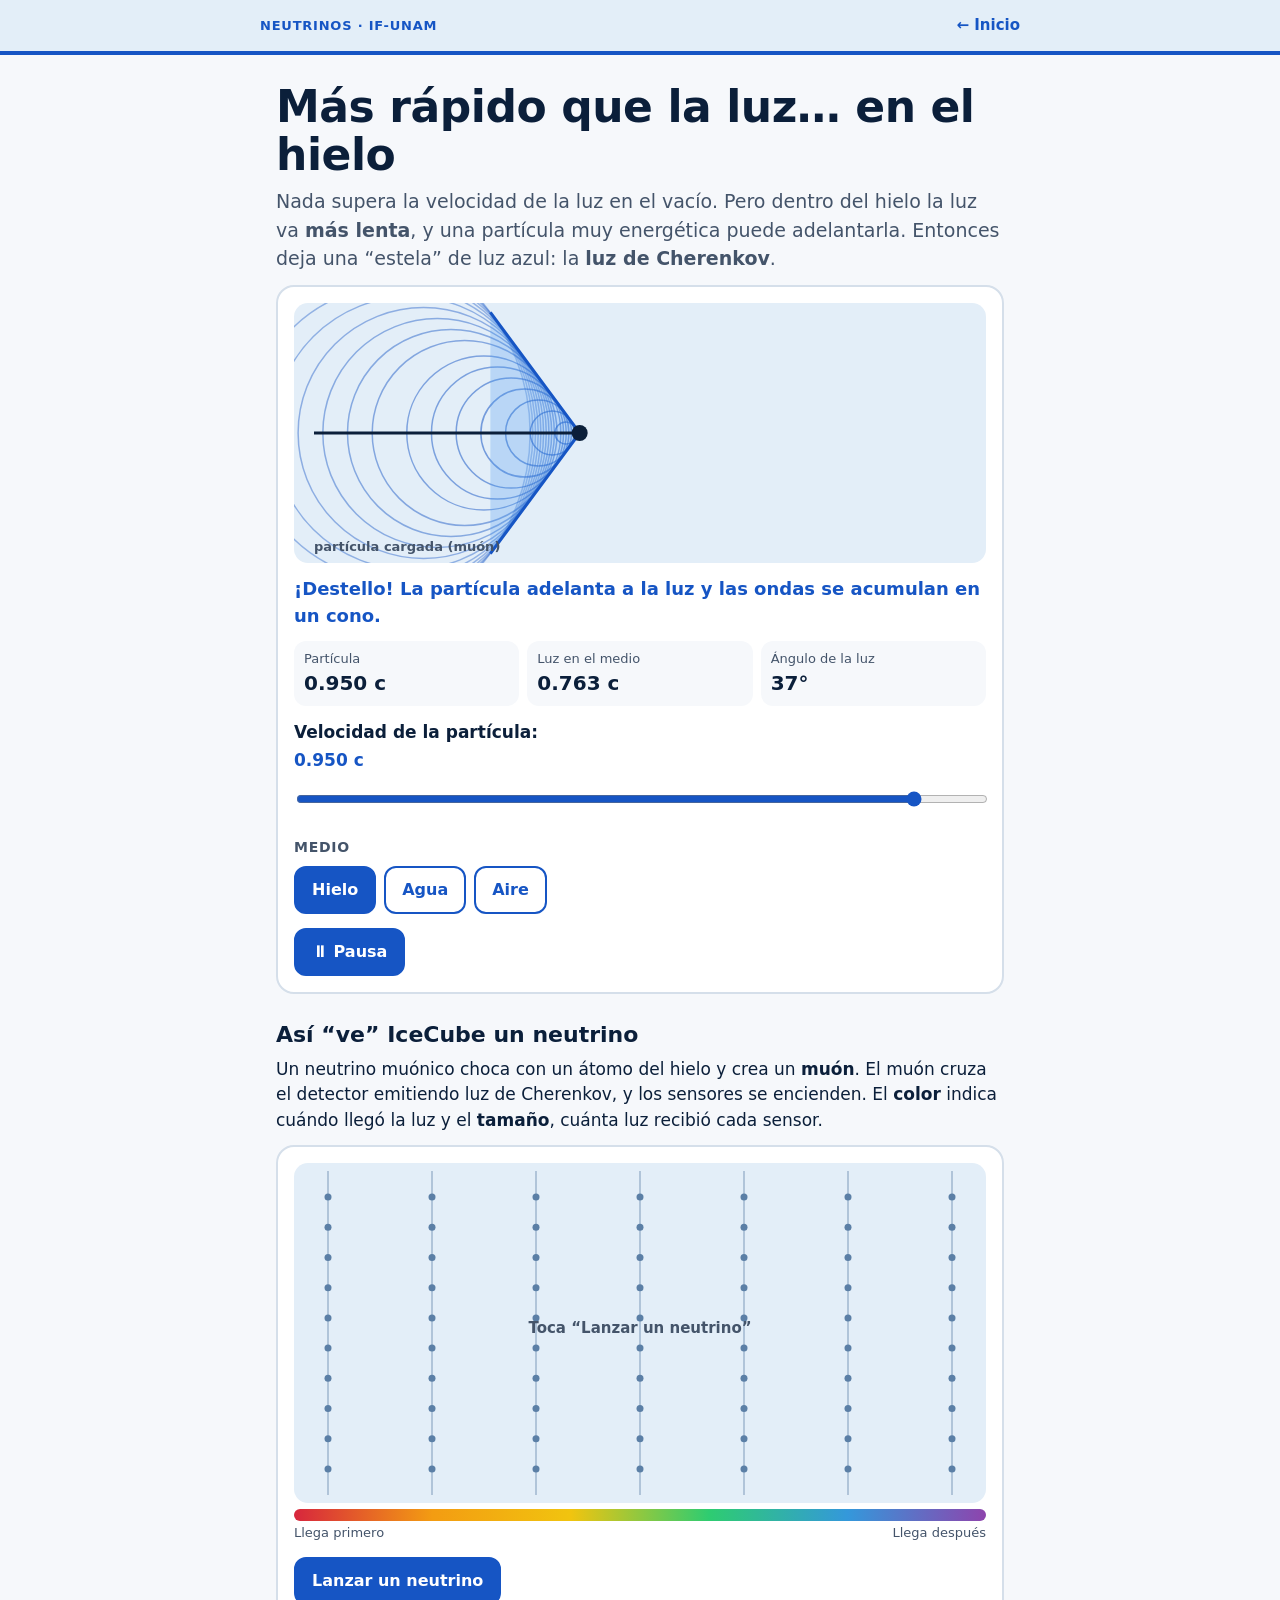
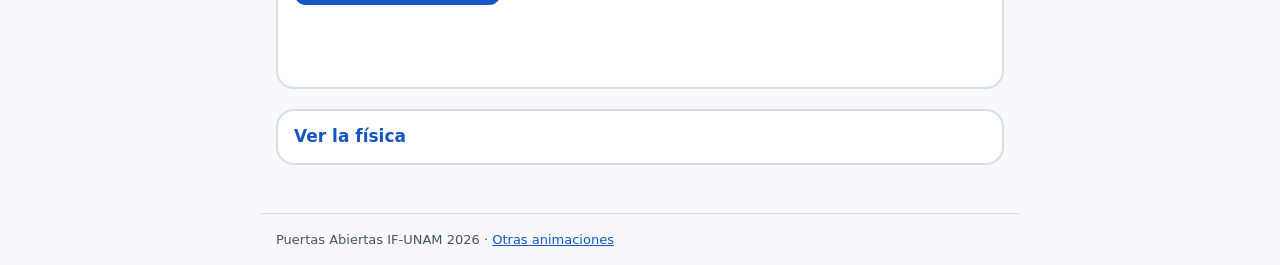
==== cherenkov/index.html @ 2db80b4c "Animaciones de neutrinos" ====
<!doctype html>
<html lang="es">
<head>
<meta charset="utf-8">
<meta name="viewport" content="width=device-width, initial-scale=1">
<title>Luz de Cherenkov · IF-UNAM</title>
<meta name="description" content="Animación interactiva de la luz de Cherenkov y de un evento de neutrino en IceCube.">
<meta name="theme-color" content="#E3EEF8">
<link rel="stylesheet" href="../assets/estilo.css">
<style>
  .lecturas { display: grid; grid-template-columns: repeat(3, minmax(0, 1fr)); gap: 8px; margin-top: 12px; }
  .lecturas div { background: var(--fondo); border-radius: 12px; padding: 8px 10px; font-size: 13px; color: var(--tinta-2); }
  .lecturas b { display: block; font-size: 20px; color: var(--tinta); font-variant-numeric: tabular-nums; }
  .estado { font-weight: 800; font-size: 18px; margin: 12px 0 0; min-height: 54px; }
  .escala-t { height: 12px; border-radius: 6px; background: linear-gradient(90deg, #d7263d, #f39c12, #f1c40f, #2ecc71, #3498db, #8e44ad); margin: 6px 0 2px; }
  .escala-txt { display: flex; justify-content: space-between; font-size: 13px; color: var(--tinta-2); }
</style>
</head>
<body>
<header class="barra"><div class="interior"><a class="marca" href="../">Neutrinos · IF-UNAM</a><a class="volver" href="../">← Inicio</a></div></header>
<main>
  <h1>Más rápido que la luz… en el hielo</h1>
  <p class="lead">Nada supera la velocidad de la luz en el vacío. Pero dentro del hielo la luz va <strong>más lenta</strong>, y una partícula muy energética puede adelantarla. Entonces deja una “estela” de luz azul: la <strong>luz de Cherenkov</strong>.</p>

  <section class="tarjeta" aria-label="Simulación de frentes de onda">
    <canvas id="ondas" class="lienzo" height="260" role="img" aria-label="Una partícula avanza emitiendo ondas de luz; si va más rápido que la luz en el medio, las ondas se acumulan en un cono"></canvas>
    <p class="estado" id="estado" aria-live="polite"></p>
    <div class="lecturas">
      <div>Partícula<b id="r-v">–</b></div>
      <div>Luz en el medio<b id="r-c">–</b></div>
      <div>Ángulo de la luz<b id="r-a">–</b></div>
    </div>
    <div class="controles">
      <label class="deslizador">Velocidad de la partícula: <output id="o-v"></output>
        <input type="range" id="vel" min="500" max="999" step="1" value="950">
      </label>
      <div class="grupo" role="group" aria-labelledby="et-med">
        <span class="etiqueta" id="et-med">Medio</span>
        <button type="button" data-n="1.31">Hielo</button>
        <button type="button" data-n="1.33">Agua</button>
        <button type="button" data-n="1.0003">Aire</button>
      </div>
      <div class="grupo"><button type="button" id="play" class="boton principal">⏸ Pausa</button></div>
    </div>
  </section>

  <h2>Así “ve” IceCube un neutrino</h2>
  <p>Un neutrino muónico choca con un átomo del hielo y crea un <strong>muón</strong>. El muón cruza el detector emitiendo luz de Cherenkov, y los sensores se encienden. El <strong>color</strong> indica cuándo llegó la luz y el <strong>tamaño</strong>, cuánta luz recibió cada sensor.</p>
  <section class="tarjeta" aria-label="Simulación de un evento en IceCube">
    <canvas id="detector" class="lienzo" height="340" role="img" aria-label="Detector con cables de sensores; un muón lo atraviesa y los sensores se iluminan según el tiempo de llegada de la luz"></canvas>
    <div class="escala-t" aria-hidden="true"></div>
    <div class="escala-txt" aria-hidden="true"><span>Llega primero</span><span>Llega después</span></div>
    <div class="controles"><div class="grupo">
      <button type="button" id="lanzar" class="boton principal">Lanzar un neutrino</button>
    </div></div>
    <p class="estado" id="estado2" aria-live="polite"></p>
  </section>

  <details class="fisica">
    <summary>Ver la física</summary>
    <p>En un medio con índice de refracción <i>n</i>, la luz viaja a <i>c/n</i>. Si una partícula cargada va a velocidad <i>v = βc</i> mayor que <i>c/n</i>, emite luz en un cono con ángulo</p>
    <div class="formula">cos θ = 1 / (n β)</div>
    <p style="margin-top:10px">El umbral es β &gt; 1/n. En el hielo (n ≈ 1.31) basta con β &gt; 0.76, y para partículas ultrarrelativistas θ ≈ 40°. En el aire (n ≈ 1.0003) casi ninguna partícula lo logra. Es el análogo luminoso del “estampido sónico” de un avión supersónico.</p>
    <p>IceCube tiene 5 160 sensores en 86 cables, entre 1 450 y 2 450 m bajo el hielo del Polo Sur. Con los tiempos de llegada de la luz se reconstruye la dirección del muón y, con ella, de dónde vino el neutrino.</p>
    <p class="aviso">Simulación simplificada en dos dimensiones: geometría de Cherenkov exacta, pero la atenuación y la dispersión de la luz en el hielo están idealizadas.</p>
  </details>
</main>
<footer class="pie">Puertas Abiertas IF-UNAM 2026 · <a href="../">Otras animaciones</a></footer>

<script>
(function () {
  "use strict";
  var $ = function (id) { return document.getElementById(id); };
  var reducido = window.matchMedia && window.matchMedia("(prefers-reduced-motion: reduce)").matches;

  function prepararCanvas(cv) {
    var dpr = Math.min(window.devicePixelRatio || 1, 2);
    var w = cv.clientWidth, h = parseInt(cv.getAttribute("height"), 10);
    cv.style.height = h + "px";
    if (cv.width !== Math.round(w * dpr)) { cv.width = Math.round(w * dpr); cv.height = Math.round(h * dpr); }
    var ctx = cv.getContext("2d"); ctx.setTransform(dpr, 0, 0, dpr, 0, 0);
    return { ctx: ctx, w: w, h: h };
  }

  // ===================== Parte 1: frentes de onda =====================
  var A = { beta: 0.95, n: 1.31, t: 0, ondas: [], jugando: !reducido, ultEmision: 0 };
  var cvO = $("ondas"), inV = $("vel"), btn = $("play");
  var VC = 0; // px/s de la luz en el vacío (se ajusta al ancho)

  function marcarMedio() { document.querySelectorAll("[data-n]").forEach(function (b) { b.setAttribute("aria-pressed", +b.getAttribute("data-n") === A.n ? "true" : "false"); }); }
  function lecturas() {
    $("o-v").textContent = A.beta.toFixed(3) + " c";
    $("r-v").textContent = A.beta.toFixed(3) + " c";
    $("r-c").textContent = (1 / A.n).toFixed(3) + " c";
    var hay = A.beta * A.n > 1;
    $("r-a").textContent = hay ? Math.round(Math.acos(1 / (A.n * A.beta)) * 180 / Math.PI) + "°" : "—";
    var e = $("estado");
    if (hay) { e.textContent = "¡Destello! La partícula adelanta a la luz y las ondas se acumulan en un cono."; e.style.color = "#1655C4"; }
    else { e.textContent = "Sin luz de Cherenkov: la partícula va más lenta que la luz en este medio."; e.style.color = "#44546A"; }
  }
  function reiniciar() { A.t = 0; A.ondas = []; A.ultEmision = -1; }

  function dibujarOndas() {
    var g = prepararCanvas(cvO), ctx = g.ctx, w = g.w, h = g.h, yc = h / 2;
    VC = w / 4; // la luz en el vacío cruza el lienzo en 4 s
    var v = A.beta * VC, cm = VC / A.n;
    var x = 20 + v * A.t;
    ctx.clearRect(0, 0, w, h);
    // ondas
    for (var i = 0; i < A.ondas.length; i++) {
      var o = A.ondas[i], r = cm * (A.t - o.t);
      if (r <= 0) continue;
      ctx.strokeStyle = "rgba(22,85,196," + Math.max(0.12, 0.6 - r / w) + ")"; ctx.lineWidth = 1.5;
      ctx.beginPath(); ctx.arc(o.x, yc, r, 0, 2 * Math.PI); ctx.stroke();
    }
    // cono de Cherenkov
    if (A.beta * A.n > 1 && A.ondas.length) {
      var o0 = A.ondas[0], r0 = cm * (A.t - o0.t);
      var sa = 1 / (A.n * A.beta), alfa = Math.asin(sa); // semiángulo del frente de choque
      var L = (x - o0.x), ext = Math.sqrt(Math.max(0, L * L - r0 * r0));
      var dx = ext * Math.cos(alfa), dy = ext * Math.sin(alfa);
      ctx.fillStyle = "rgba(76,155,240,0.28)";
      ctx.beginPath(); ctx.moveTo(x, yc); ctx.lineTo(x - dx, yc - dy); ctx.lineTo(x - dx, yc + dy); ctx.closePath(); ctx.fill();
      ctx.strokeStyle = "#1655C4"; ctx.lineWidth = 3;
      ctx.beginPath(); ctx.moveTo(x - dx, yc - dy); ctx.lineTo(x, yc); ctx.lineTo(x - dx, yc + dy); ctx.stroke();
    }
    // trayectoria y partícula
    ctx.strokeStyle = "#0B1F3A"; ctx.lineWidth = 3;
    ctx.beginPath(); ctx.moveTo(20, yc); ctx.lineTo(x, yc); ctx.stroke();
    ctx.fillStyle = "#0B1F3A"; ctx.beginPath(); ctx.arc(x, yc, 8, 0, 2 * Math.PI); ctx.fill();
    ctx.fillStyle = "#44546A"; ctx.font = "600 13px system-ui, sans-serif"; ctx.textAlign = "left";
    ctx.fillText("partícula cargada (muón)", 20, h - 12);
    return x > w + 0.8 * v; // breve pausa al final antes de reiniciar
  }

  inV.addEventListener("input", function () { A.beta = +inV.value / 1000; lecturas(); reiniciar(); });
  document.querySelectorAll("[data-n]").forEach(function (b) { b.addEventListener("click", function () { A.n = +b.getAttribute("data-n"); marcarMedio(); lecturas(); reiniciar(); }); });
  function pausar(si) { A.jugando = !si; btn.textContent = A.jugando ? "⏸ Pausa" : "▶ Reproducir"; }
  btn.addEventListener("click", function () { pausar(A.jugando); });

  // ===================== Parte 2: evento en IceCube =====================
  var cvD = $("detector"), B = null, N_CABLES = 7, N_SENS = 10, N_HIELO = 1.31;
  var TH = Math.acos(1 / N_HIELO); // ángulo de Cherenkov (β≈1)
  function geom(w, h) {
    var mx = 34, my = 34, cables = [];
    for (var i = 0; i < N_CABLES; i++) {
      var cx = mx + (w - 2 * mx) * i / (N_CABLES - 1), s = [];
      for (var j = 0; j < N_SENS; j++) s.push({ x: cx, y: my + (h - 2 * my) * j / (N_SENS - 1) });
      cables.push(s);
    }
    return cables;
  }
  function colorTiempo(f) { // 0 rojo -> 1 violeta
    var stops = [[215, 38, 61], [243, 156, 18], [241, 196, 15], [46, 204, 113], [52, 152, 219], [142, 68, 173]];
    f = Math.max(0, Math.min(1, f)) * (stops.length - 1);
    var i = Math.min(stops.length - 2, Math.floor(f)), u = f - i, a = stops[i], b = stops[i + 1];
    return "rgb(" + Math.round(a[0] + (b[0] - a[0]) * u) + "," + Math.round(a[1] + (b[1] - a[1]) * u) + "," + Math.round(a[2] + (b[2] - a[2]) * u) + ")";
  }
  function lanzar() {
    var w = cvD.clientWidth, h = parseInt(cvD.getAttribute("height"), 10);
    var ang = Math.random() * 2 * Math.PI, dir = [Math.cos(ang), Math.sin(ang)];
    var vtx = [w * (0.3 + 0.4 * Math.random()), h * (0.3 + 0.4 * Math.random())];
    var c = Math.max(w, h) / 1.6; // px/s para la luz (cámara lenta)
    var cables = geom(w, h), golpes = [], tmax = 0, dmax = Math.min(w, h) * 0.42;
    cables.forEach(function (s) { s.forEach(function (p) {
      var rx = p.x - vtx[0], ry = p.y - vtx[1];
      var sp = rx * dir[0] + ry * dir[1], d = Math.abs(rx * dir[1] - ry * dir[0]);
      var se = sp - d / Math.tan(TH); // punto de emisión sobre la traza
      if (se < 0 || d > dmax) return;
      var t = se / c + (d / Math.sin(TH)) / (c / N_HIELO);
      var q = Math.exp(-d / (dmax * 0.45)) / (0.3 + d / dmax);
      golpes.push({ x: p.x, y: p.y, t: t, q: q }); if (t > tmax) tmax = t;
    }); });
    B = { dir: dir, vtx: vtx, c: c, golpes: golpes, tmax: tmax || 1, t: -0.9, w: w, h: h, fin: false };
    $("estado2").textContent = "Llega un neutrino muónico… no deja rastro hasta que choca.";
    $("lanzar").disabled = true;
  }
  function dibujarDetector() {
    var g = prepararCanvas(cvD), ctx = g.ctx, w = g.w, h = g.h;
    ctx.clearRect(0, 0, w, h);
    var cables = geom(w, h);
    ctx.strokeStyle = "#9FB6CF"; ctx.lineWidth = 1.5;
    cables.forEach(function (s) { ctx.beginPath(); ctx.moveTo(s[0].x, 8); ctx.lineTo(s[0].x, h - 8); ctx.stroke(); });
    ctx.fillStyle = "#5B7FA6";
    cables.forEach(function (s) { s.forEach(function (p) { ctx.beginPath(); ctx.arc(p.x, p.y, 3.5, 0, 2 * Math.PI); ctx.fill(); }); });
    if (!B) {
      ctx.fillStyle = "#44546A"; ctx.font = "600 15px system-ui, sans-serif"; ctx.textAlign = "center";
      ctx.fillText("Toca “Lanzar un neutrino”", w / 2, h / 2); return;
    }
    var R = Math.hypot(w, h);
    // neutrino entrante (antes del vértice)
    var tn = Math.min(0, B.t), ini = [B.vtx[0] - B.dir[0] * R, B.vtx[1] - B.dir[1] * R];
    var pn = [B.vtx[0] + B.dir[0] * B.c * tn * 1.2, B.vtx[1] + B.dir[1] * B.c * tn * 1.2];
    ctx.strokeStyle = "#D9661F"; ctx.lineWidth = 3; ctx.setLineDash([10, 8]);
    ctx.beginPath(); ctx.moveTo(ini[0], ini[1]); ctx.lineTo(pn[0], pn[1]); ctx.stroke(); ctx.setLineDash([]);
    if (B.t < 0) { ctx.fillStyle = "#D9661F"; ctx.beginPath(); ctx.arc(pn[0], pn[1], 7, 0, 2 * Math.PI); ctx.fill(); return; }
    // vértice y muón
    var L = B.c * B.t, pm = [B.vtx[0] + B.dir[0] * L, B.vtx[1] + B.dir[1] * L];
    ctx.strokeStyle = "rgba(76,155,240,0.35)"; ctx.lineWidth = 14;
    ctx.beginPath(); ctx.moveTo(B.vtx[0], B.vtx[1]); ctx.lineTo(pm[0], pm[1]); ctx.stroke();
    ctx.strokeStyle = "#0B1F3A"; ctx.lineWidth = 3;
    ctx.beginPath(); ctx.moveTo(B.vtx[0], B.vtx[1]); ctx.lineTo(pm[0], pm[1]); ctx.stroke();
    ctx.fillStyle = "#F2B233"; ctx.beginPath(); ctx.arc(B.vtx[0], B.vtx[1], 9, 0, 2 * Math.PI); ctx.fill();
    // sensores encendidos
    B.golpes.forEach(function (gp) {
      if (gp.t > B.t) return;
      var r = 4 + 13 * Math.min(1, gp.q);
      ctx.fillStyle = colorTiempo(gp.t / B.tmax);
      ctx.beginPath(); ctx.arc(gp.x, gp.y, r, 0, 2 * Math.PI); ctx.fill();
    });
    if (B.t > B.tmax + 0.4 && !B.fin) {
      B.fin = true; $("lanzar").disabled = false;
      $("estado2").textContent = B.golpes.length + " sensores detectaron luz. Por el orden de los colores se deduce de dónde vino el neutrino.";
    }
  }
  $("lanzar").addEventListener("click", lanzar);

  // ===================== Bucle =====================
  var tPrev = null;
  function bucle(t) {
    if (tPrev === null) tPrev = t;
    var dt = Math.min(0.05, (t - tPrev) / 1000); tPrev = t;
    if (!document.hidden) {
      if (A.jugando) {
        A.t += dt;
        if (A.t - A.ultEmision >= 0.08 || A.ultEmision < 0) { A.ondas.push({ x: 20 + A.beta * VC * A.t, t: A.t }); A.ultEmision = A.t; }
        if (dibujarOndas()) reiniciar();
      }
      if (B && !B.fin) B.t += dt * (reducido ? 4 : 1);
      dibujarDetector();
    }
    requestAnimationFrame(bucle);
  }
  window.addEventListener("resize", function () { dibujarOndas(); dibujarDetector(); });
  marcarMedio(); lecturas(); pausar(!A.jugando); dibujarOndas(); dibujarDetector();
  requestAnimationFrame(bucle);
})();
</script>
</body>
</html>
---- assets/estilo.css ----
/* Estilo compartido — Divulgación de neutrinos (Puertas Abiertas IF-UNAM 2026)
   Mismos colores que el cartel. Sin fuentes externas para que cargue rápido. */
:root {
  --fondo: #F6F8FB;
  --hielo: #E3EEF8;
  --tarjeta: #FFFFFF;
  --tinta: #0B1F3A;
  --tinta-2: #44546A;
  --borde: #D5DFEA;
  --acento: #1655C4;
  --acento-osc: #0B3A8F;
  --nu-e: #1846A3;   /* neutrino electrónico */
  --nu-mu: #D9661F;  /* neutrino muónico */
  --nu-mu-texto: #B4500F;
  --nu-tau: #0E7A65; /* neutrino tauónico */
  --cherenkov: #4C9BF0;
  --oro: #B8860B;
  --radio: 18px;
  font-family: system-ui, -apple-system, "Segoe UI", Roboto, "Helvetica Neue", Arial, sans-serif;
  color: var(--tinta);
  background: var(--fondo);
  -webkit-text-size-adjust: 100%;
}
* { box-sizing: border-box; }
html, body { margin: 0; background: var(--fondo); }
body { line-height: 1.5; font-size: 17px; }
a { color: var(--acento); }
a:hover { color: var(--acento-osc); }

.barra {
  background: var(--hielo);
  border-bottom: 4px solid var(--acento);
  padding: 14px 16px;
}
.barra .interior { max-width: 760px; margin: 0 auto; display: flex; align-items: center; gap: 12px; flex-wrap: wrap; justify-content: space-between; }
.barra .marca { font-size: 13px; font-weight: 700; letter-spacing: .06em; text-transform: uppercase; color: var(--acento); text-decoration: none; }
.barra .volver { font-size: 15px; font-weight: 600; text-decoration: none; }

main { max-width: 760px; margin: 0 auto; padding: 20px 16px 48px; }
h1 { font-size: clamp(28px, 7vw, 44px); line-height: 1.1; margin: 8px 0 8px; letter-spacing: -0.01em; }
h2 { font-size: 22px; line-height: 1.2; margin: 28px 0 8px; }
p { margin: 0 0 12px; }
.lead { font-size: 19px; color: var(--tinta-2); }

.tarjeta { background: var(--tarjeta); border: 2px solid var(--borde); border-radius: var(--radio); padding: 16px; }
.lienzo { width: 100%; display: block; border-radius: 14px; background: var(--hielo); touch-action: manipulation; }

.controles { display: flex; flex-direction: column; gap: 14px; margin-top: 14px; }
.grupo { display: flex; flex-wrap: wrap; gap: 8px; align-items: center; }
.grupo > .etiqueta { width: 100%; font-size: 14px; font-weight: 700; color: var(--tinta-2); text-transform: uppercase; letter-spacing: .05em; }

button, .boton {
  font: inherit; font-weight: 700; font-size: 16px;
  min-height: 44px; padding: 10px 16px; border-radius: 12px;
  border: 2px solid var(--acento); background: #fff; color: var(--acento);
  cursor: pointer; text-decoration: none; display: inline-flex; align-items: center; justify-content: center; gap: 8px;
}
button:hover { background: var(--hielo); }
button[aria-pressed="true"], .boton.principal { background: var(--acento); color: #fff; }
button:focus-visible, a:focus-visible, input:focus-visible, summary:focus-visible { outline: 3px solid var(--nu-mu); outline-offset: 2px; }

input[type=range] { width: 100%; min-height: 44px; accent-color: var(--acento); }
label.deslizador { display: flex; flex-direction: column; gap: 2px; width: 100%; font-weight: 600; }
label.deslizador output { font-weight: 800; color: var(--acento); }

details.fisica { margin-top: 20px; background: var(--tarjeta); border: 2px solid var(--borde); border-radius: var(--radio); padding: 4px 16px; }
details.fisica summary { min-height: 44px; display: flex; align-items: center; font-weight: 800; cursor: pointer; color: var(--acento); }
details.fisica[open] { padding-bottom: 16px; }
.formula { font-family: "Cambria Math", "STIX Two Math", "Times New Roman", serif; font-size: 19px; background: var(--fondo); border-radius: 10px; padding: 10px 12px; overflow-x: auto; white-space: nowrap; }
table.param { border-collapse: collapse; width: 100%; font-size: 15px; }
table.param td, table.param th { border-bottom: 1px solid var(--borde); padding: 6px 4px; text-align: left; }
table.param td:last-child { text-align: right; font-variant-numeric: tabular-nums; }

.leyenda { display: flex; gap: 14px; flex-wrap: wrap; font-weight: 700; font-size: 15px; margin-top: 8px; }
.leyenda span { display: inline-flex; align-items: center; gap: 6px; }
.leyenda i { width: 22px; height: 6px; border-radius: 3px; display: inline-block; }

.aviso { font-size: 14px; color: var(--tinta-2); }
.pie { max-width: 760px; margin: 0 auto; padding: 16px; font-size: 13px; color: var(--tinta-2); border-top: 1px solid var(--borde); }

.sr { position: absolute; width: 1px; height: 1px; overflow: hidden; clip: rect(0 0 0 0); white-space: nowrap; }
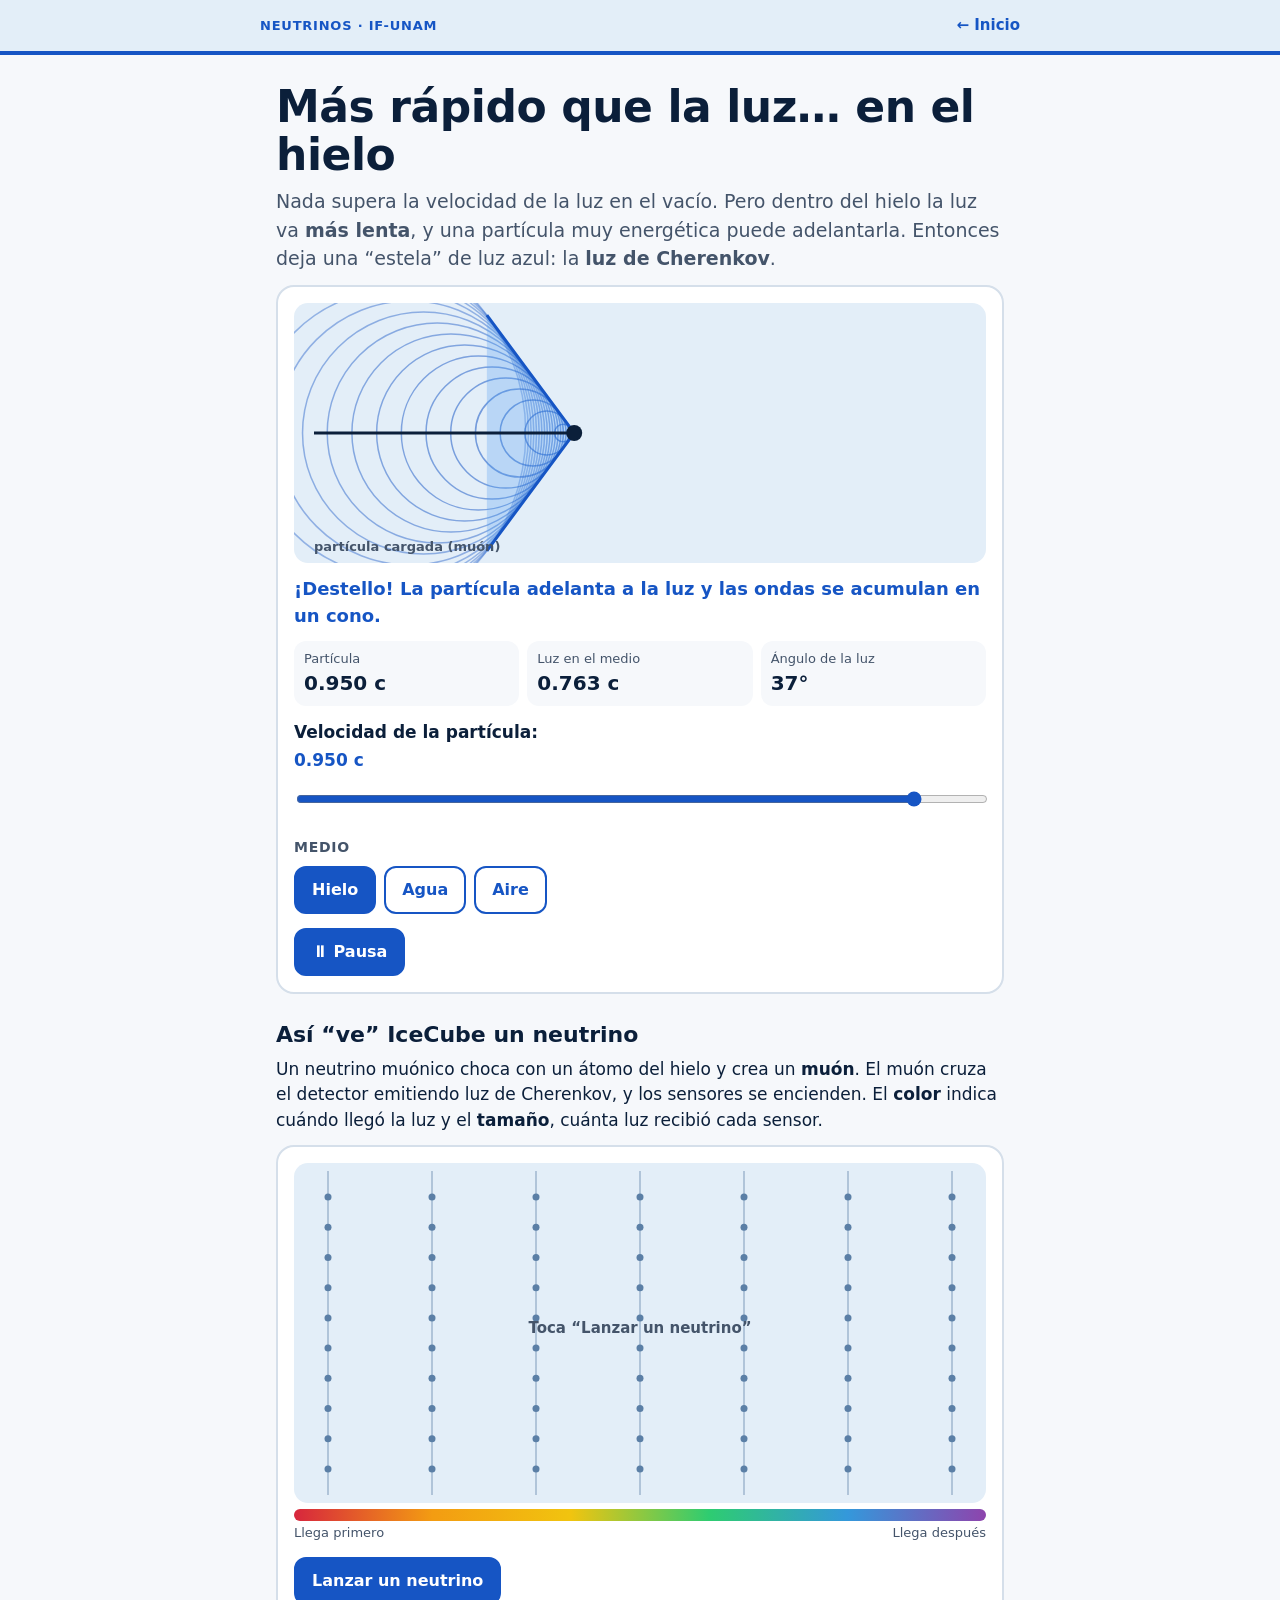
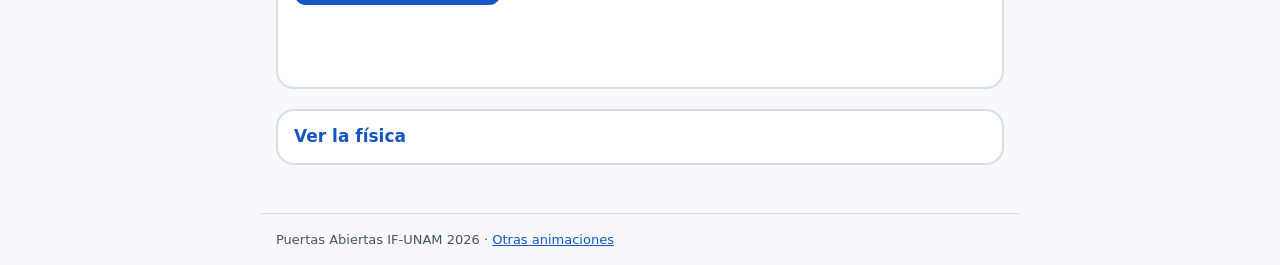
==== commit 82208e20: "Corrige fallos en las animaciones - Oscilaciones: promedia (ventana gaussiana) las oscilaciones más " ====
--- a/cherenkov/index.html
+++ b/cherenkov/index.html
@@ -133,8 +133,8 @@
     return x > w + 0.8 * v; // breve pausa al final antes de reiniciar
   }
 
-  inV.addEventListener("input", function () { A.beta = +inV.value / 1000; lecturas(); reiniciar(); });
-  document.querySelectorAll("[data-n]").forEach(function (b) { b.addEventListener("click", function () { A.n = +b.getAttribute("data-n"); marcarMedio(); lecturas(); reiniciar(); }); });
+  inV.addEventListener("input", function () { A.beta = +inV.value / 1000; lecturas(); reiniciar(); dibujarOndas(); });
+  document.querySelectorAll("[data-n]").forEach(function (b) { b.addEventListener("click", function () { A.n = +b.getAttribute("data-n"); marcarMedio(); lecturas(); reiniciar(); dibujarOndas(); }); });
   function pausar(si) { A.jugando = !si; btn.textContent = A.jugando ? "⏸ Pausa" : "▶ Reproducir"; }
   btn.addEventListener("click", function () { pausar(A.jugando); });
 
@@ -161,7 +161,7 @@
     var ang = Math.random() * 2 * Math.PI, dir = [Math.cos(ang), Math.sin(ang)];
     var vtx = [w * (0.3 + 0.4 * Math.random()), h * (0.3 + 0.4 * Math.random())];
     var c = Math.max(w, h) / 1.6; // px/s para la luz (cámara lenta)
-    var cables = geom(w, h), golpes = [], tmax = 0, dmax = Math.min(w, h) * 0.42;
+    var cables = geom(w, h), golpes = [], tmin = Infinity, tmax = 0, dmax = Math.min(w, h) * 0.42;
     cables.forEach(function (s) { s.forEach(function (p) {
       var rx = p.x - vtx[0], ry = p.y - vtx[1];
       var sp = rx * dir[0] + ry * dir[1], d = Math.abs(rx * dir[1] - ry * dir[0]);
@@ -169,9 +169,9 @@
       if (se < 0 || d > dmax) return;
       var t = se / c + (d / Math.sin(TH)) / (c / N_HIELO);
       var q = Math.exp(-d / (dmax * 0.45)) / (0.3 + d / dmax);
-      golpes.push({ x: p.x, y: p.y, t: t, q: q }); if (t > tmax) tmax = t;
+      golpes.push({ x: p.x, y: p.y, t: t, q: q }); if (t > tmax) tmax = t; if (t < tmin) tmin = t;
     }); });
-    B = { dir: dir, vtx: vtx, c: c, golpes: golpes, tmax: tmax || 1, t: -0.9, w: w, h: h, fin: false };
+    B = { dir: dir, vtx: vtx, c: c, golpes: golpes, tmin: golpes.length ? tmin : 0, tmax: tmax || 1, t: -0.9, w: w, h: h, fin: false };
     $("estado2").textContent = "Llega un neutrino muónico… no deja rastro hasta que choca.";
     $("lanzar").disabled = true;
   }
@@ -205,7 +205,7 @@
     B.golpes.forEach(function (gp) {
       if (gp.t > B.t) return;
       var r = 4 + 13 * Math.min(1, gp.q);
-      ctx.fillStyle = colorTiempo(gp.t / B.tmax);
+      ctx.fillStyle = colorTiempo((gp.t - B.tmin) / Math.max(1e-6, B.tmax - B.tmin));
       ctx.beginPath(); ctx.arc(gp.x, gp.y, r, 0, 2 * Math.PI); ctx.fill();
     });
     if (B.t > B.tmax + 0.4 && !B.fin) {
@@ -231,7 +231,11 @@
     }
     requestAnimationFrame(bucle);
   }
-  window.addEventListener("resize", function () { dibujarOndas(); dibujarDetector(); });
+  window.addEventListener("resize", function () {
+    // Los sensores encendidos se calcularon con el tamaño anterior: si cambió (p. ej. al girar el celular), se descarta el evento.
+    if (B && B.w !== cvD.clientWidth) { B = null; $("lanzar").disabled = false; $("estado2").textContent = ""; }
+    dibujarOndas(); dibujarDetector();
+  });
   marcarMedio(); lecturas(); pausar(!A.jugando); dibujarOndas(); dibujarDetector();
   requestAnimationFrame(bucle);
 })();
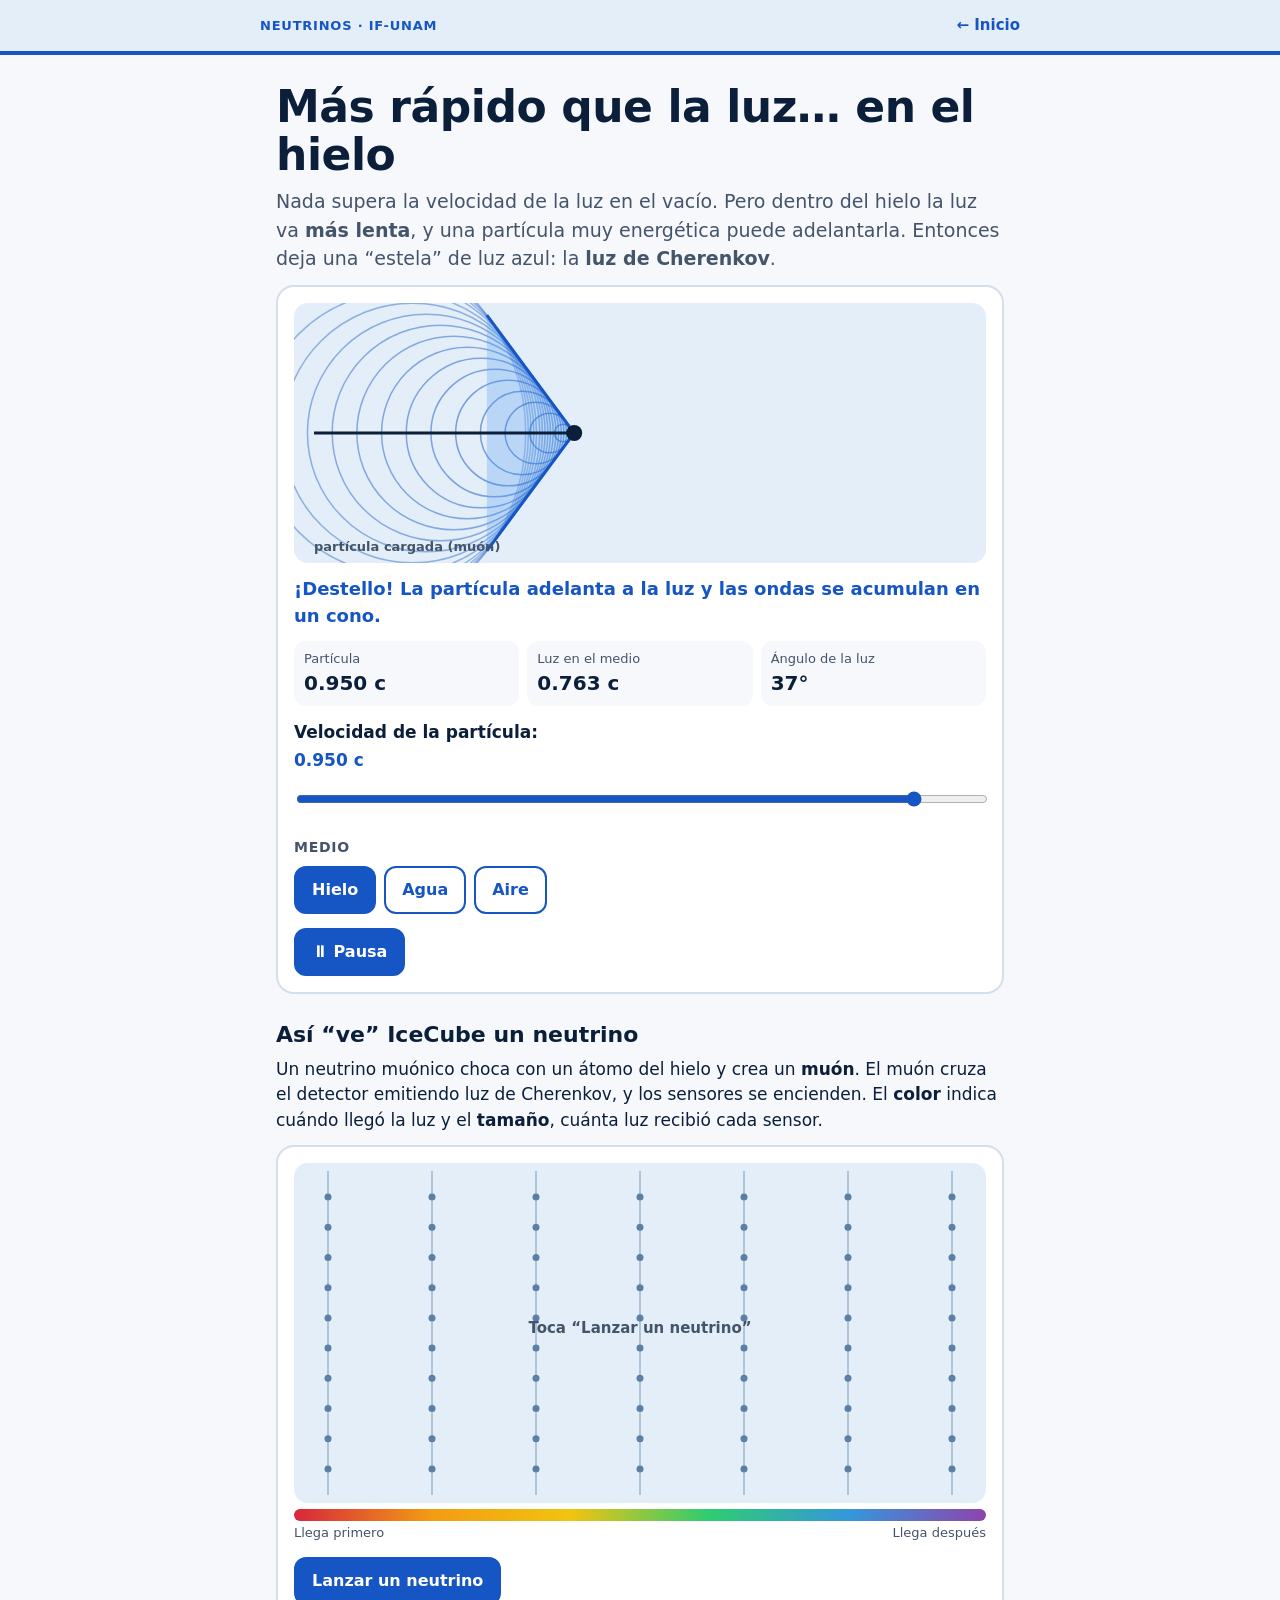
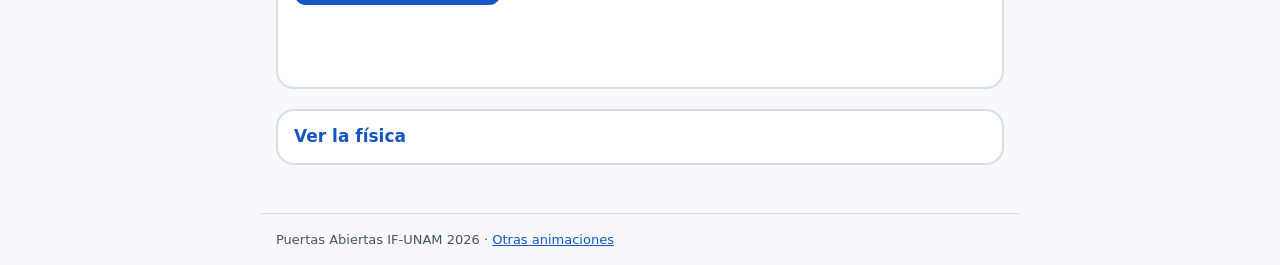
==== commit 8c13320c: "Muestra ondas canceladas bajo el umbral de Cherenkov Bajo el umbral las ondas se dibujan grises y pu" ====
--- a/cherenkov/index.html
+++ b/cherenkov/index.html
@@ -61,6 +61,7 @@
     <p>En un medio con índice de refracción <i>n</i>, la luz viaja a <i>c/n</i>. Si una partícula cargada va a velocidad <i>v = βc</i> mayor que <i>c/n</i>, emite luz en un cono con ángulo</p>
     <div class="formula">cos θ = 1 / (n β)</div>
     <p style="margin-top:10px">El umbral es β &gt; 1/n. En el hielo (n ≈ 1.31) basta con β &gt; 0.76, y para partículas ultrarrelativistas θ ≈ 40°. En el aire (n ≈ 1.0003) casi ninguna partícula lo logra. Es el análogo luminoso del “estampido sónico” de un avión supersónico.</p>
+    <p>Si β &lt; 1/n, la partícula también perturba el medio, pero esas ondas se cancelan entre sí y no sale luz; los círculos punteados solo muestran hasta dónde llegó cada perturbación.</p>
     <p>IceCube tiene 5 160 sensores en 86 cables, entre 1 450 y 2 450 m bajo el hielo del Polo Sur. Con los tiempos de llegada de la luz se reconstruye la dirección del muón y, con ella, de dónde vino el neutrino.</p>
     <p class="aviso">Simulación simplificada en dos dimensiones: geometría de Cherenkov exacta, pero la atenuación y la dispersión de la luz en el hielo están idealizadas.</p>
   </details>
@@ -96,7 +97,7 @@
     $("r-a").textContent = hay ? Math.round(Math.acos(1 / (A.n * A.beta)) * 180 / Math.PI) + "°" : "—";
     var e = $("estado");
     if (hay) { e.textContent = "¡Destello! La partícula adelanta a la luz y las ondas se acumulan en un cono."; e.style.color = "#1655C4"; }
-    else { e.textContent = "Sin luz de Cherenkov: la partícula va más lenta que la luz en este medio."; e.style.color = "#44546A"; }
+    else { e.textContent = "Sin luz de Cherenkov: la partícula va más lenta que la luz en este medio. Las ondas nunca se juntan y se cancelan entre sí."; e.style.color = "#44546A"; }
   }
   function reiniciar() { A.t = 0; A.ondas = []; A.ultEmision = -1; }
 
@@ -106,15 +107,19 @@
     var v = A.beta * VC, cm = VC / A.n;
     var x = 20 + v * A.t;
     ctx.clearRect(0, 0, w, h);
-    // ondas
+    // ondas. Bajo el umbral se cancelan entre sí (no hay luz): grises y punteadas
+    var luz = A.beta * A.n > 1;
+    ctx.setLineDash(luz ? [] : [4, 5]);
     for (var i = 0; i < A.ondas.length; i++) {
       var o = A.ondas[i], r = cm * (A.t - o.t);
       if (r <= 0) continue;
-      ctx.strokeStyle = "rgba(22,85,196," + Math.max(0.12, 0.6 - r / w) + ")"; ctx.lineWidth = 1.5;
+      ctx.strokeStyle = luz ? "rgba(22,85,196," + Math.max(0.12, 0.6 - r / w) + ")" : "rgba(68,84,106," + Math.max(0.1, 0.35 - r / w) + ")";
+      ctx.lineWidth = 1.5;
       ctx.beginPath(); ctx.arc(o.x, yc, r, 0, 2 * Math.PI); ctx.stroke();
     }
+    ctx.setLineDash([]);
     // cono de Cherenkov
-    if (A.beta * A.n > 1 && A.ondas.length) {
+    if (luz && A.ondas.length) {
       var o0 = A.ondas[0], r0 = cm * (A.t - o0.t);
       var sa = 1 / (A.n * A.beta), alfa = Math.asin(sa); // semiángulo del frente de choque
       var L = (x - o0.x), ext = Math.sqrt(Math.max(0, L * L - r0 * r0));
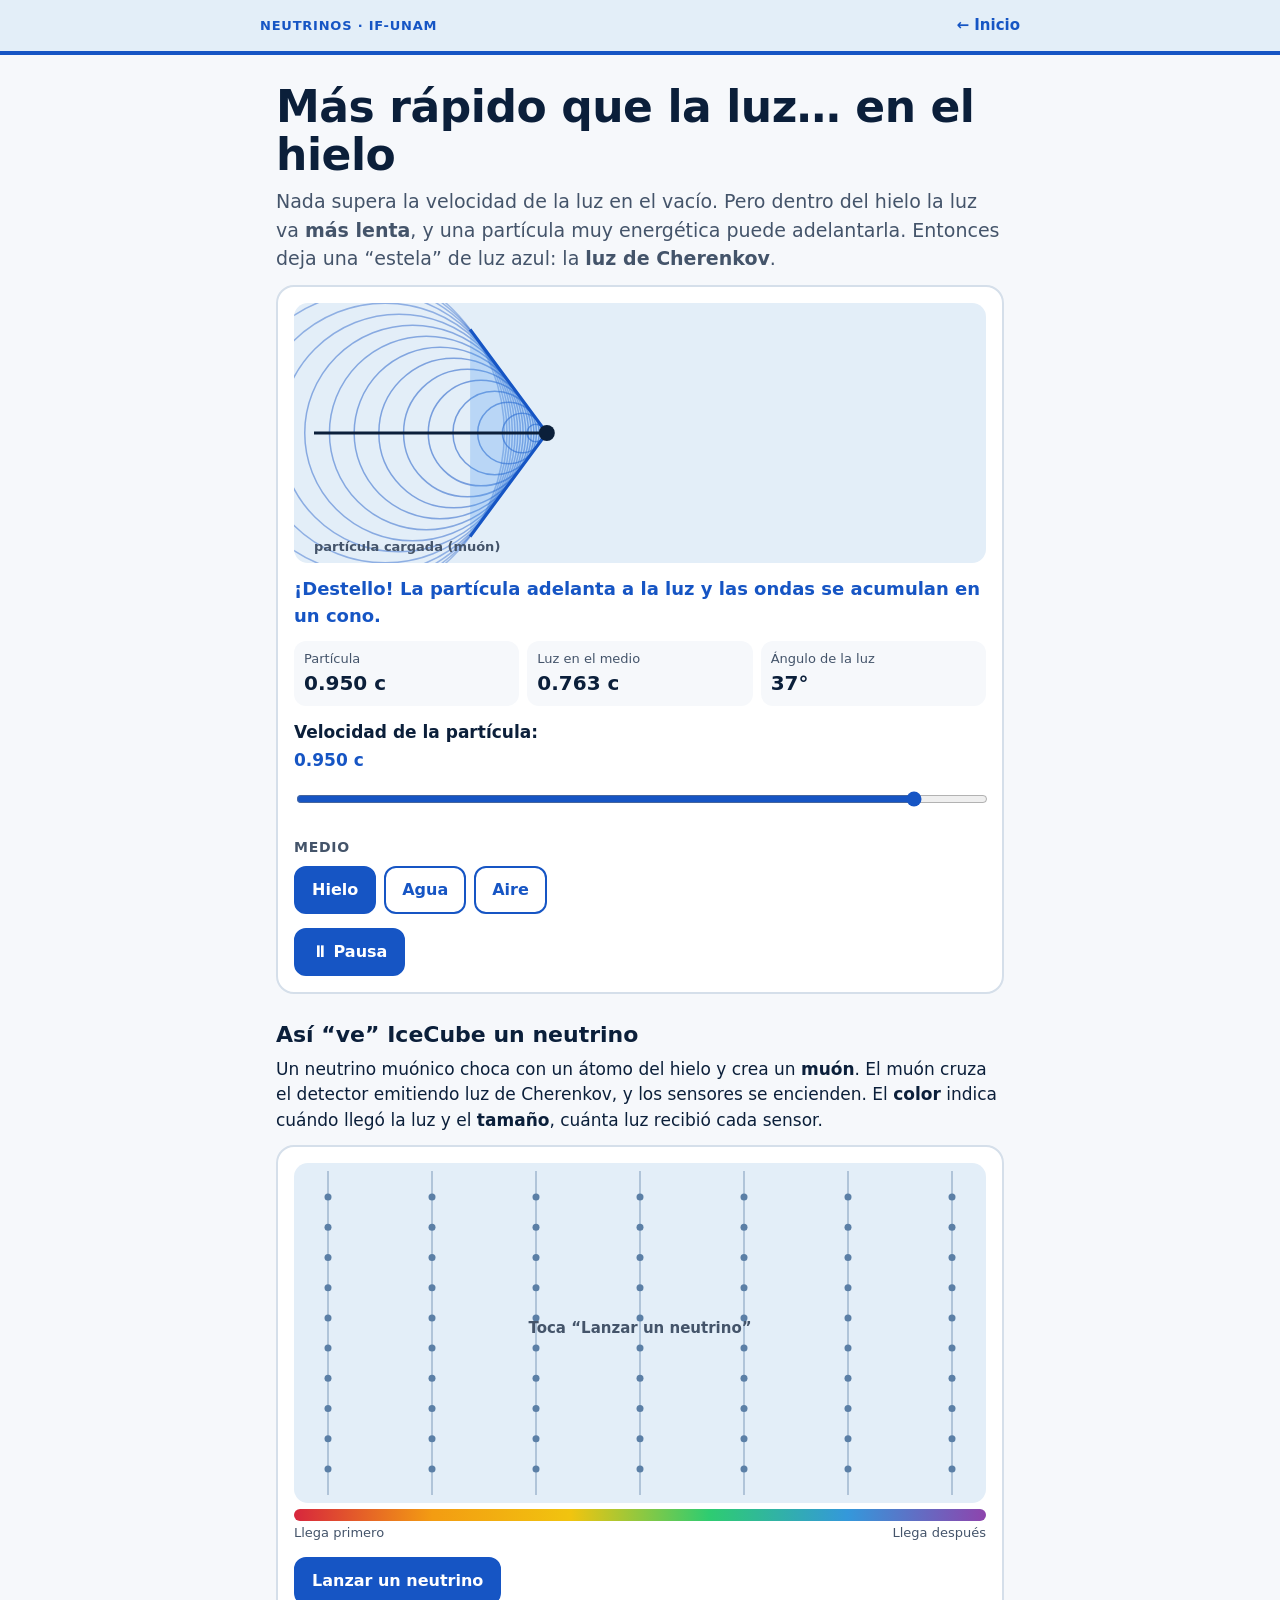
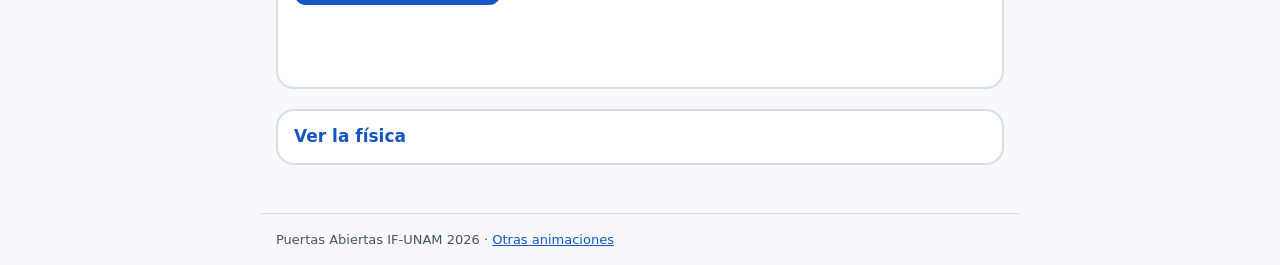
==== commit ddc1e3b5: "Corrige los lienzos cortados en el celular prepararCanvas leía la altura del atributo height, que se" ====
--- a/cherenkov/index.html
+++ b/cherenkov/index.html
@@ -74,11 +74,17 @@
   var $ = function (id) { return document.getElementById(id); };
   var reducido = window.matchMedia && window.matchMedia("(prefers-reduced-motion: reduce)").matches;
 
+  // Altura de diseño (en px CSS). Se guarda aparte porque asignar cv.height reescribe el atributo height.
+  function altoLogico(cv) {
+    if (!cv.getAttribute("data-alto")) cv.setAttribute("data-alto", cv.getAttribute("height"));
+    return parseInt(cv.getAttribute("data-alto"), 10);
+  }
   function prepararCanvas(cv) {
     var dpr = Math.min(window.devicePixelRatio || 1, 2);
-    var w = cv.clientWidth, h = parseInt(cv.getAttribute("height"), 10);
+    var w = cv.clientWidth, h = altoLogico(cv);
     cv.style.height = h + "px";
-    if (cv.width !== Math.round(w * dpr)) { cv.width = Math.round(w * dpr); cv.height = Math.round(h * dpr); }
+    var W = Math.round(w * dpr), H = Math.round(h * dpr);
+    if (cv.width !== W || cv.height !== H) { cv.width = W; cv.height = H; }
     var ctx = cv.getContext("2d"); ctx.setTransform(dpr, 0, 0, dpr, 0, 0);
     return { ctx: ctx, w: w, h: h };
   }
@@ -162,7 +168,7 @@
     return "rgb(" + Math.round(a[0] + (b[0] - a[0]) * u) + "," + Math.round(a[1] + (b[1] - a[1]) * u) + "," + Math.round(a[2] + (b[2] - a[2]) * u) + ")";
   }
   function lanzar() {
-    var w = cvD.clientWidth, h = parseInt(cvD.getAttribute("height"), 10);
+    var w = cvD.clientWidth, h = altoLogico(cvD);
     var ang = Math.random() * 2 * Math.PI, dir = [Math.cos(ang), Math.sin(ang)];
     var vtx = [w * (0.3 + 0.4 * Math.random()), h * (0.3 + 0.4 * Math.random())];
     var c = Math.max(w, h) / 1.6; // px/s para la luz (cámara lenta)
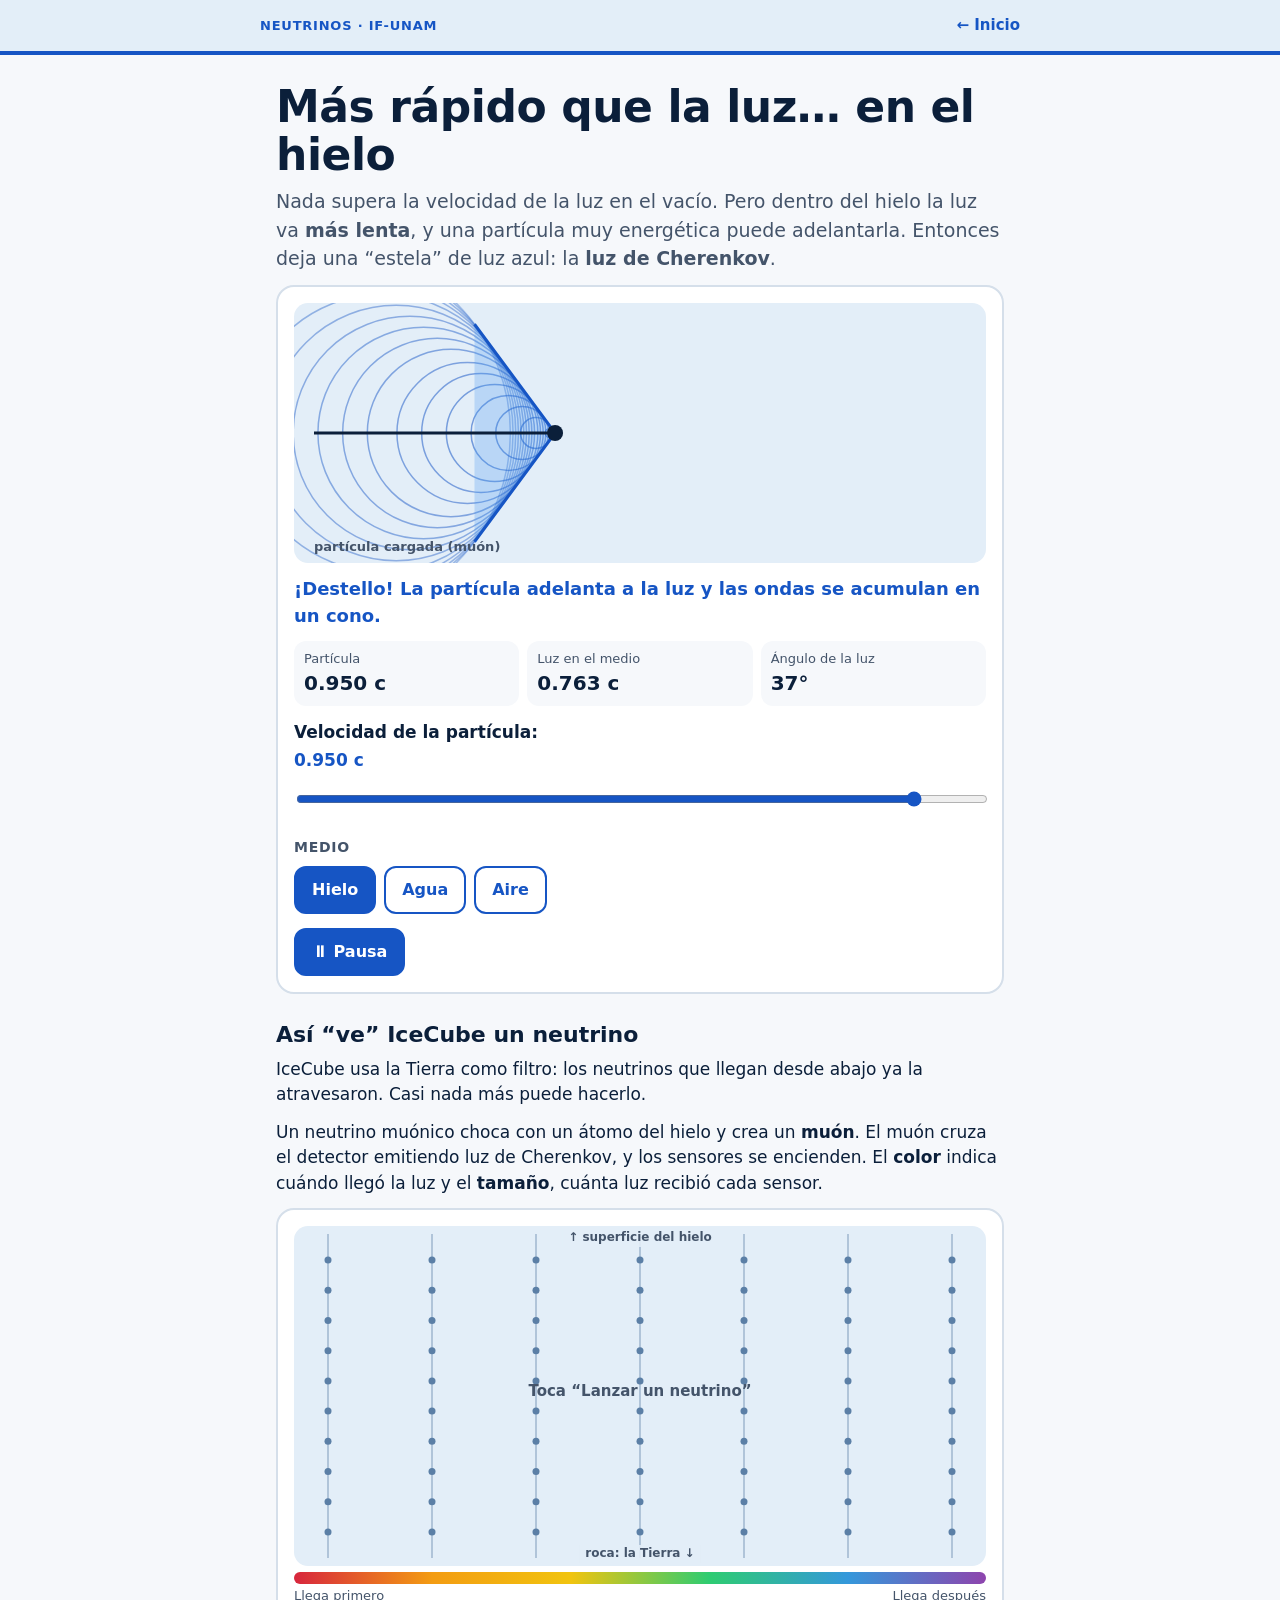
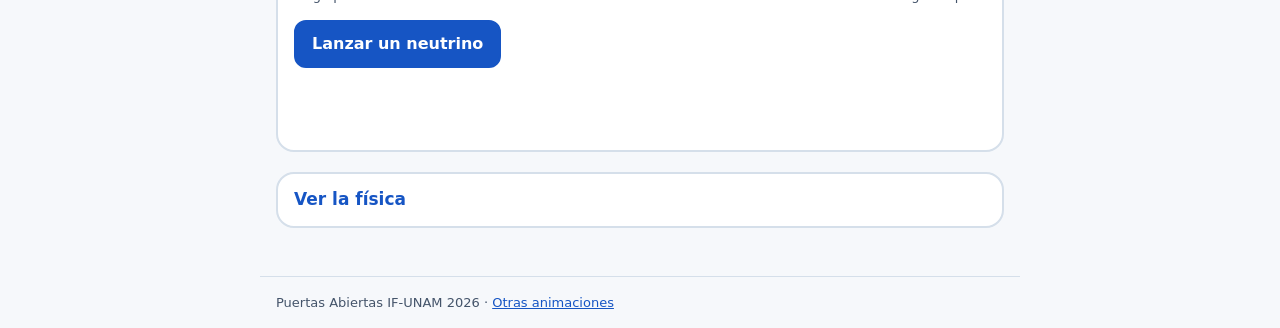
==== commit e6cd68be: "Cherenkov: los neutrinos llegan desde abajo, tras cruzar la Tierra El neutrino entra por el borde in" ====
--- a/cherenkov/index.html
+++ b/cherenkov/index.html
@@ -45,6 +45,7 @@
   </section>
 
   <h2>Así “ve” IceCube un neutrino</h2>
+  <p>IceCube usa la Tierra como filtro: los neutrinos que llegan desde abajo ya la atravesaron. Casi nada más puede hacerlo.</p>
   <p>Un neutrino muónico choca con un átomo del hielo y crea un <strong>muón</strong>. El muón cruza el detector emitiendo luz de Cherenkov, y los sensores se encienden. El <strong>color</strong> indica cuándo llegó la luz y el <strong>tamaño</strong>, cuánta luz recibió cada sensor.</p>
   <section class="tarjeta" aria-label="Simulación de un evento en IceCube">
     <canvas id="detector" class="lienzo" height="340" role="img" aria-label="Detector con cables de sensores; un muón lo atraviesa y los sensores se iluminan según el tiempo de llegada de la luz"></canvas>
@@ -169,8 +170,9 @@
   }
   function lanzar() {
     var w = cvD.clientWidth, h = altoLogico(cvD);
-    var ang = Math.random() * 2 * Math.PI, dir = [Math.cos(ang), Math.sin(ang)];
-    var vtx = [w * (0.3 + 0.4 * Math.random()), h * (0.3 + 0.4 * Math.random())];
+    // Hacia arriba en el lienzo (y crece hacia abajo): el neutrino ya cruzó la Tierra
+    var ang = -Math.PI / 2 + (Math.random() * 1.2 - 0.6), dir = [Math.cos(ang), Math.sin(ang)];
+    var vtx = [w * (0.3 + 0.4 * Math.random()), h * (0.45 + 0.3 * Math.random())];
     var c = Math.max(w, h) / 1.6; // px/s para la luz (cámara lenta)
     var cables = geom(w, h), golpes = [], tmin = Infinity, tmax = 0, dmax = Math.min(w, h) * 0.42;
     cables.forEach(function (s) { s.forEach(function (p) {
@@ -183,8 +185,16 @@
       golpes.push({ x: p.x, y: p.y, t: t, q: q }); if (t > tmax) tmax = t; if (t < tmin) tmin = t;
     }); });
     B = { dir: dir, vtx: vtx, c: c, golpes: golpes, tmin: golpes.length ? tmin : 0, tmax: tmax || 1, t: -0.9, w: w, h: h, fin: false };
-    $("estado2").textContent = "Llega un neutrino muónico… no deja rastro hasta que choca.";
+    $("estado2").textContent = "Llega un neutrino muónico desde abajo, tras cruzar la Tierra… no deja rastro hasta que choca.";
     $("lanzar").disabled = true;
+  }
+  // Rótulo discreto con fondo claro para que no se encime con los cables
+  function rotulo(ctx, txt, x, y) {
+    ctx.font = "600 12px system-ui, sans-serif"; ctx.textAlign = "center"; ctx.textBaseline = "middle";
+    var ancho = ctx.measureText(txt).width + 12;
+    ctx.fillStyle = "rgba(227,238,248,0.9)"; ctx.fillRect(x - ancho / 2, y - 9, ancho, 18);
+    ctx.fillStyle = "#44546A"; ctx.fillText(txt, x, y);
+    ctx.textBaseline = "alphabetic";
   }
   function dibujarDetector() {
     var g = prepararCanvas(cvD), ctx = g.ctx, w = g.w, h = g.h;
@@ -194,12 +204,14 @@
     cables.forEach(function (s) { ctx.beginPath(); ctx.moveTo(s[0].x, 8); ctx.lineTo(s[0].x, h - 8); ctx.stroke(); });
     ctx.fillStyle = "#5B7FA6";
     cables.forEach(function (s) { s.forEach(function (p) { ctx.beginPath(); ctx.arc(p.x, p.y, 3.5, 0, 2 * Math.PI); ctx.fill(); }); });
+    rotulo(ctx, "↑ superficie del hielo", w / 2, 12);
+    rotulo(ctx, "roca: la Tierra ↓", w / 2, h - 12);
     if (!B) {
       ctx.fillStyle = "#44546A"; ctx.font = "600 15px system-ui, sans-serif"; ctx.textAlign = "center";
       ctx.fillText("Toca “Lanzar un neutrino”", w / 2, h / 2); return;
     }
-    var R = Math.hypot(w, h);
-    // neutrino entrante (antes del vértice)
+    // neutrino entrante (antes del vértice), desde el borde inferior
+    var R = (h - B.vtx[1]) / -B.dir[1];
     var tn = Math.min(0, B.t), ini = [B.vtx[0] - B.dir[0] * R, B.vtx[1] - B.dir[1] * R];
     var pn = [B.vtx[0] + B.dir[0] * B.c * tn * 1.2, B.vtx[1] + B.dir[1] * B.c * tn * 1.2];
     ctx.strokeStyle = "#D9661F"; ctx.lineWidth = 3; ctx.setLineDash([10, 8]);
